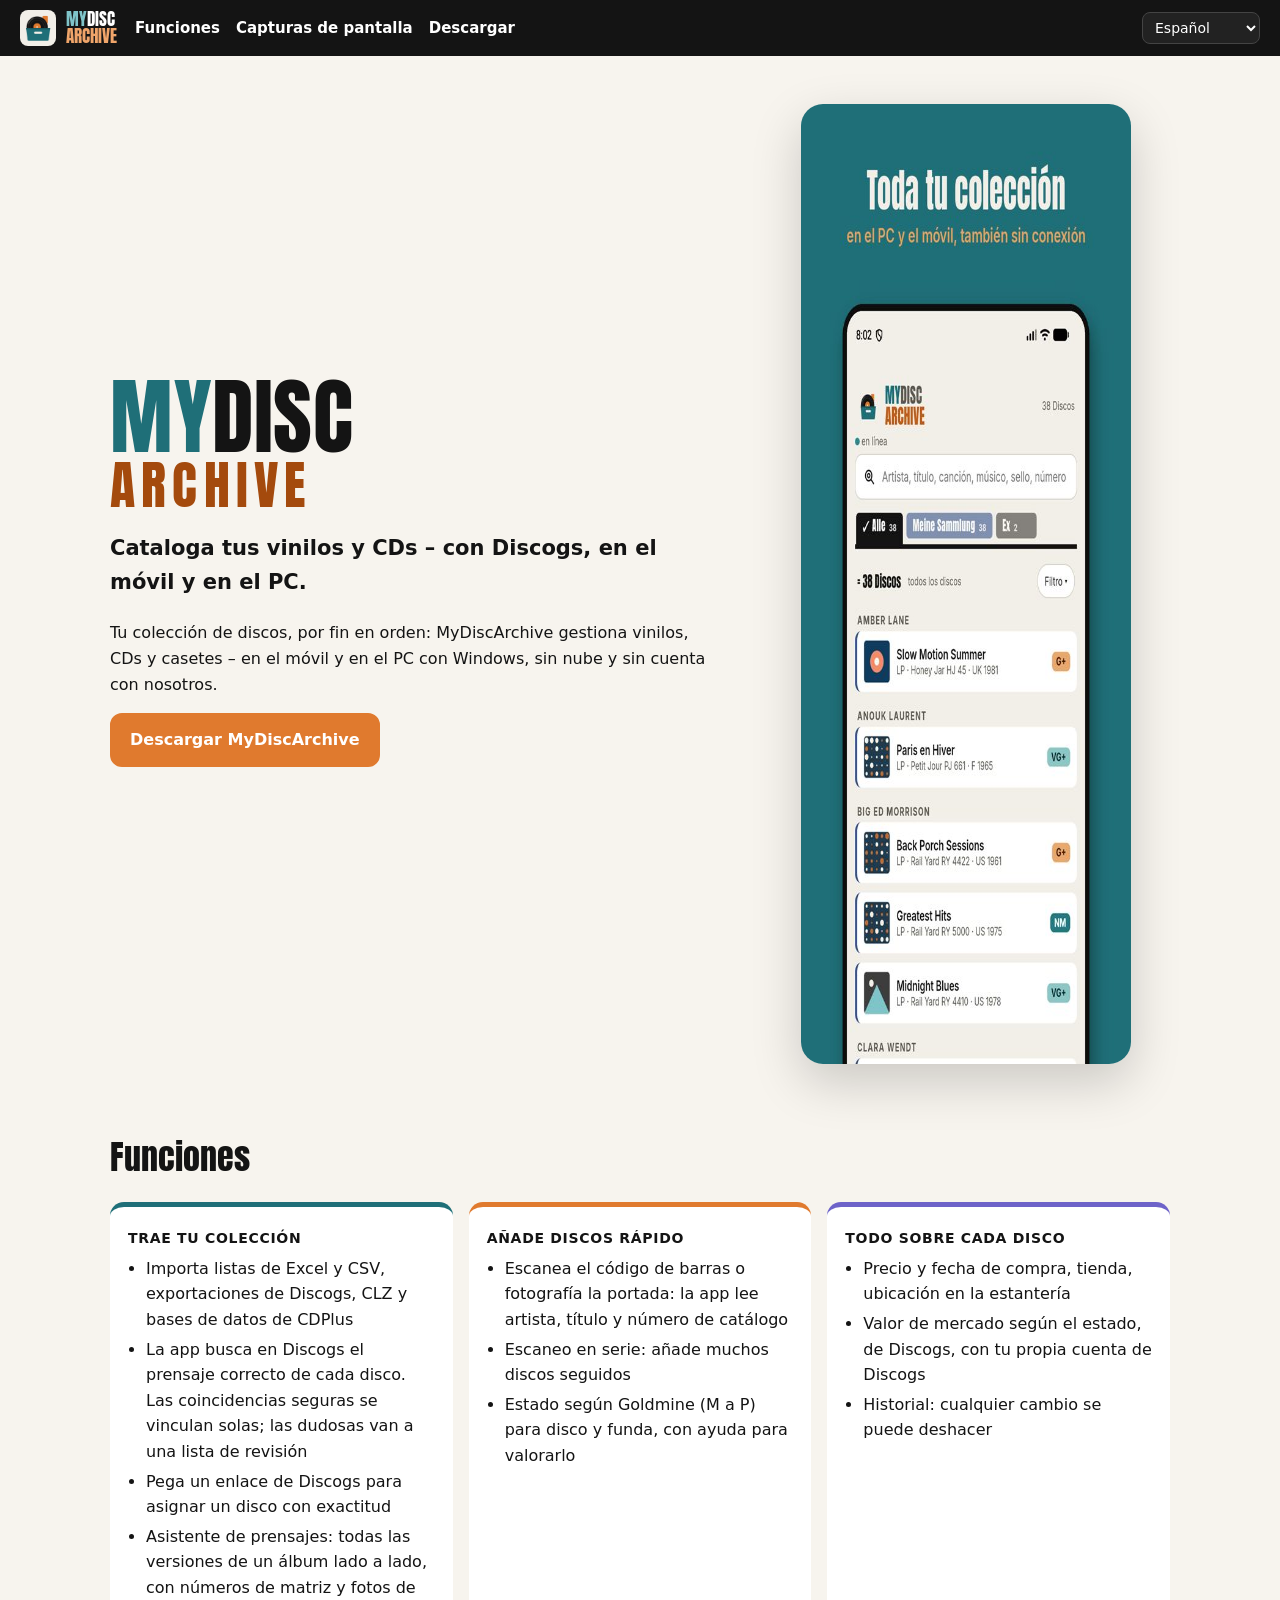
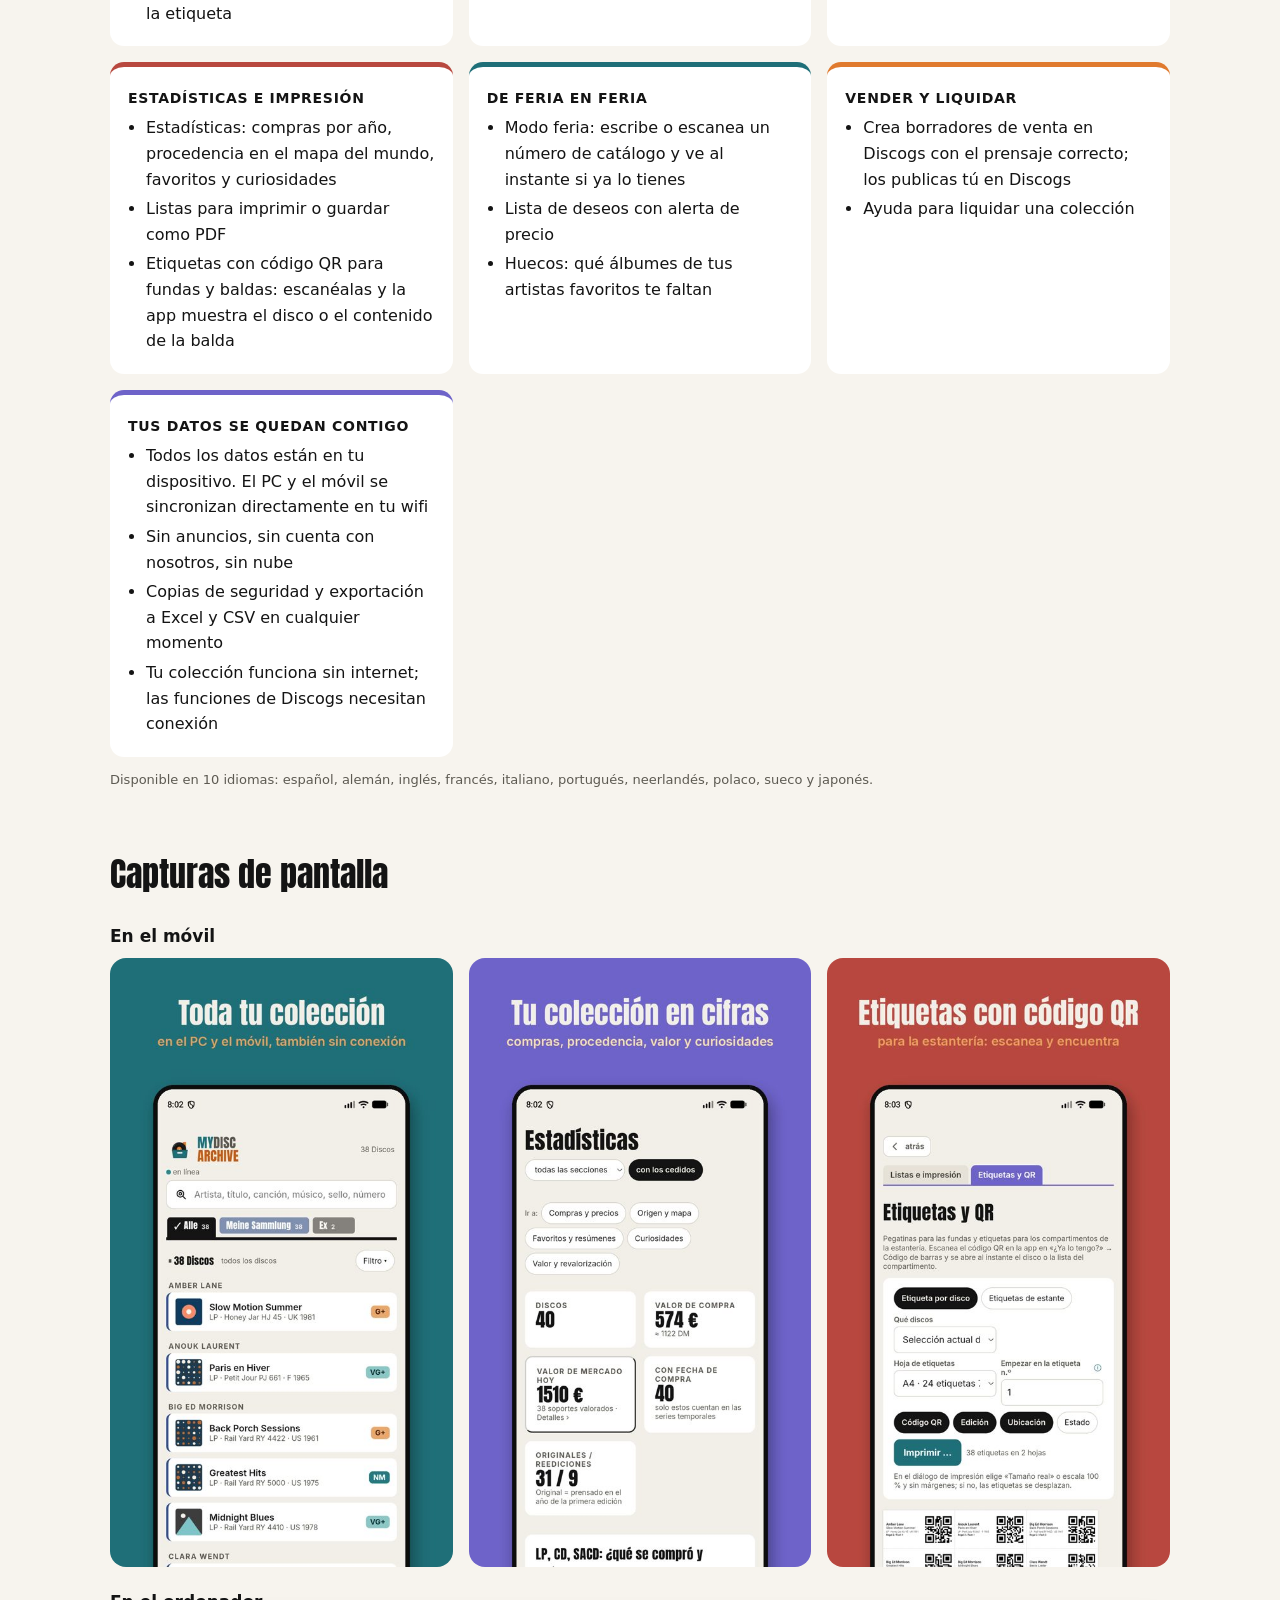
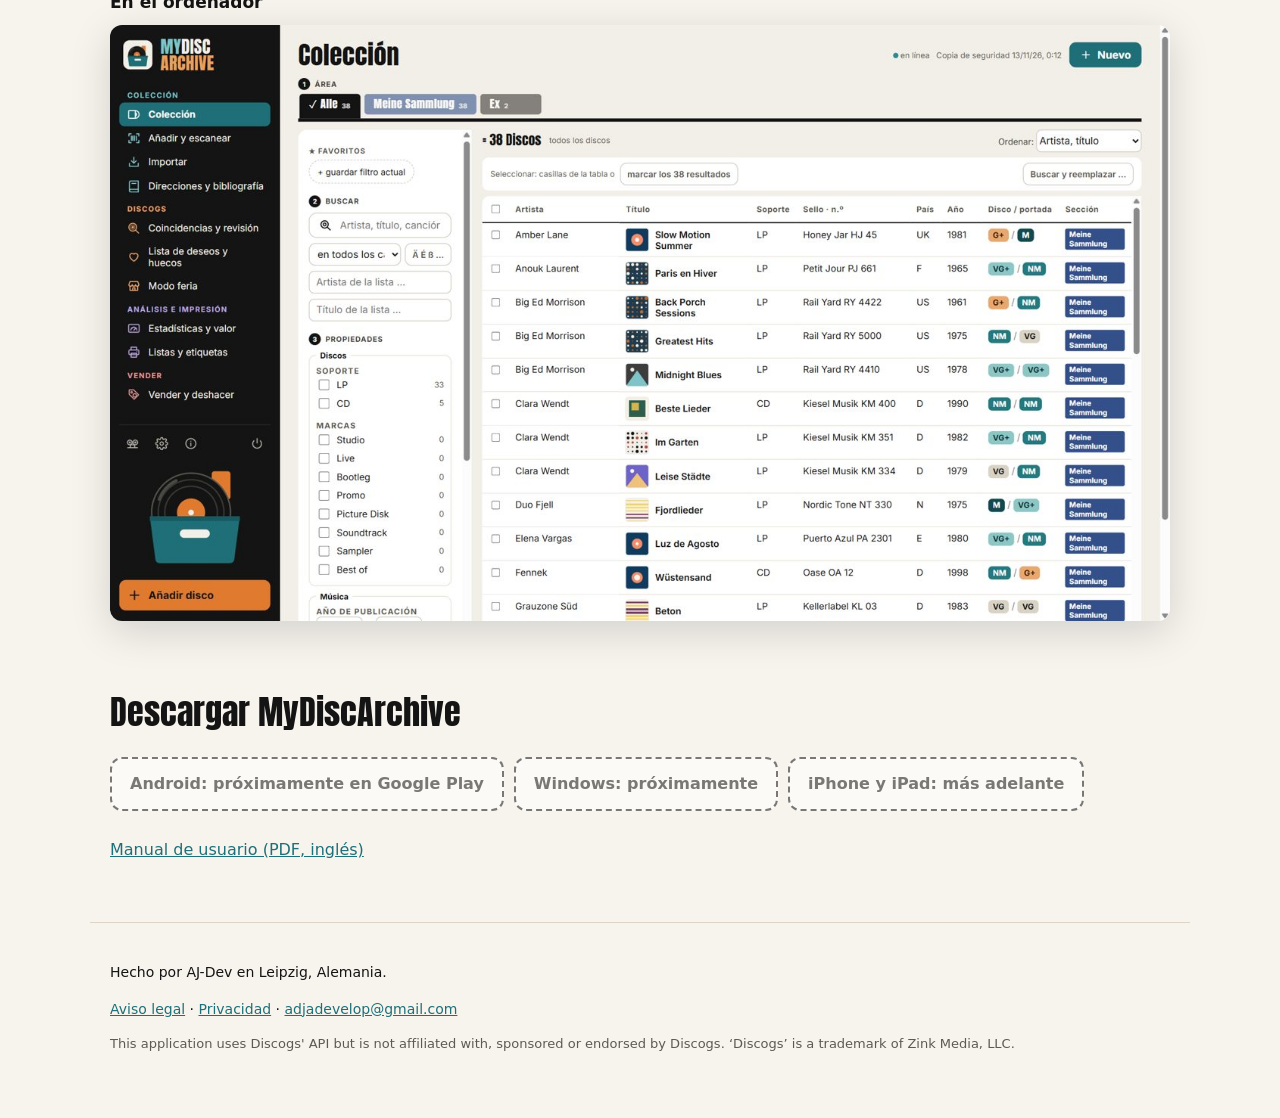
==== es/index.html @ 4b1d066c "Website MyDiscArchive: 10 Sprachen, Impressum, Datenschutz, Handbuch Co-Authored-By: Claude Opus 5.5" ====
<!doctype html>
<html lang="es"><head><meta charset="utf-8"><meta name="viewport" content="width=device-width,initial-scale=1">
<title>MyDiscArchive: Discos y CDs</title><meta name="description" content="Cataloga tus vinilos y CDs – con Discogs, en el móvil y en el PC.">
<link rel="alternate" hreflang="de" href="https://adjadevelop.github.io/mydiscarchive/de/"><link rel="alternate" hreflang="en" href="https://adjadevelop.github.io/mydiscarchive/en/"><link rel="alternate" hreflang="es" href="https://adjadevelop.github.io/mydiscarchive/es/"><link rel="alternate" hreflang="fr" href="https://adjadevelop.github.io/mydiscarchive/fr/"><link rel="alternate" hreflang="it" href="https://adjadevelop.github.io/mydiscarchive/it/"><link rel="alternate" hreflang="pt" href="https://adjadevelop.github.io/mydiscarchive/pt/"><link rel="alternate" hreflang="nl" href="https://adjadevelop.github.io/mydiscarchive/nl/"><link rel="alternate" hreflang="pl" href="https://adjadevelop.github.io/mydiscarchive/pl/"><link rel="alternate" hreflang="sv" href="https://adjadevelop.github.io/mydiscarchive/sv/"><link rel="alternate" hreflang="ja" href="https://adjadevelop.github.io/mydiscarchive/ja/"><link rel="alternate" hreflang="x-default" href="https://adjadevelop.github.io/mydiscarchive/"><link rel="icon" href="../img/icon.png"><link rel="apple-touch-icon" href="../img/apple-touch-icon.png">
<meta property="og:title" content="MyDiscArchive: Discos y CDs"><meta property="og:description" content="Cataloga tus vinilos y CDs – con Discogs, en el móvil y en el PC."><meta property="og:image" content="https://adjadevelop.github.io/mydiscarchive/img/og.jpg">
<link rel="stylesheet" href="../site.css"></head><body><header class="leiste"><a class="marke" href="../es/"><img src="../img/icon.png" alt="" width="36" height="36"><span><b class="my">MY</b>DISC<br><span class="ar">ARCHIVE</span></span></a>
<nav><a href="../es/#funktionen">Funciones</a><a href="../es/#bilder">Capturas de pantalla</a><a href="../es/#download">Descargar</a></nav>
<label class="sprache"><span class="vh">Idioma</span><select onchange="location.href=this.value" aria-label="Idioma"><option value="../de/">Deutsch</option><option value="../en/">English</option><option value="../es/" selected>Español</option><option value="../fr/">Français</option><option value="../it/">Italiano</option><option value="../pt/">Português</option><option value="../nl/">Nederlands</option><option value="../pl/">Polski</option><option value="../sv/">Svenska</option><option value="../ja/">日本語</option></select></label></header>
<main>
<section class="held"><div><h1><span class="my">MY</span>DISC<span class="ar">ARCHIVE</span></h1>
<p class="kurz">Cataloga tus vinilos y CDs – con Discogs, en el móvil y en el PC.</p><p>Tu colección de discos, por fin en orden: MyDiscArchive gestiona vinilos, CDs y casetes – en el móvil y en el PC con Windows, sin nube y sin cuenta con nosotros.</p><p><a class="knopf haupt" href="#download">Descargar MyDiscArchive</a></p></div>
<img class="handy" src="../img/es-phone-1.jpg" alt="" width="540" height="960"></section>
<section id="funktionen"><h2>Funciones</h2><div class="raster"><article><h3>TRAE TU COLECCIÓN</h3><ul><li>Importa listas de Excel y CSV, exportaciones de Discogs, CLZ y bases de datos de CDPlus</li><li>La app busca en Discogs el prensaje correcto de cada disco. Las coincidencias seguras se vinculan solas; las dudosas van a una lista de revisión</li><li>Pega un enlace de Discogs para asignar un disco con exactitud</li><li>Asistente de prensajes: todas las versiones de un álbum lado a lado, con números de matriz y fotos de la etiqueta</li></ul></article><article><h3>AÑADE DISCOS RÁPIDO</h3><ul><li>Escanea el código de barras o fotografía la portada: la app lee artista, título y número de catálogo</li><li>Escaneo en serie: añade muchos discos seguidos</li><li>Estado según Goldmine (M a P) para disco y funda, con ayuda para valorarlo</li></ul></article><article><h3>TODO SOBRE CADA DISCO</h3><ul><li>Precio y fecha de compra, tienda, ubicación en la estantería</li><li>Valor de mercado según el estado, de Discogs, con tu propia cuenta de Discogs</li><li>Historial: cualquier cambio se puede deshacer</li></ul></article><article><h3>ESTADÍSTICAS E IMPRESIÓN</h3><ul><li>Estadísticas: compras por año, procedencia en el mapa del mundo, favoritos y curiosidades</li><li>Listas para imprimir o guardar como PDF</li><li>Etiquetas con código QR para fundas y baldas: escanéalas y la app muestra el disco o el contenido de la balda</li></ul></article><article><h3>DE FERIA EN FERIA</h3><ul><li>Modo feria: escribe o escanea un número de catálogo y ve al instante si ya lo tienes</li><li>Lista de deseos con alerta de precio</li><li>Huecos: qué álbumes de tus artistas favoritos te faltan</li></ul></article><article><h3>VENDER Y LIQUIDAR</h3><ul><li>Crea borradores de venta en Discogs con el prensaje correcto; los publicas tú en Discogs</li><li>Ayuda para liquidar una colección</li></ul></article><article><h3>TUS DATOS SE QUEDAN CONTIGO</h3><ul><li>Todos los datos están en tu dispositivo. El PC y el móvil se sincronizan directamente en tu wifi</li><li>Sin anuncios, sin cuenta con nosotros, sin nube</li><li>Copias de seguridad y exportación a Excel y CSV en cualquier momento</li><li>Tu colección funciona sin internet; las funciones de Discogs necesitan conexión</li></ul></article></div><p class="klein">Disponible en 10 idiomas: español, alemán, inglés, francés, italiano, portugués, neerlandés, polaco, sueco y japonés.</p></section>
<section id="bilder"><h2>Capturas de pantalla</h2><h3>En el móvil</h3><div class="handys"><img src="../img/es-phone-1.jpg" alt="" loading="lazy" width="540" height="960"><img src="../img/es-phone-3.jpg" alt="" loading="lazy" width="540" height="960"><img src="../img/es-phone-5.jpg" alt="" loading="lazy" width="540" height="960"></div>
<h3>En el ordenador</h3><img class="pc" src="../img/es-pc-1.jpg" alt="" loading="lazy" width="1400" height="788"></section>
<section id="download"><h2>Descargar MyDiscArchive</h2><div class="knoepfe"><span class="knopf aus">Android: próximamente en Google Play</span><span class="knopf aus">Windows: próximamente</span><span class="knopf aus">iPhone y iPad: más adelante</span></div>
<p><a href="../manual-en.pdf">Manual de usuario (PDF, inglés)</a></p></section>
</main><footer><p>Hecho por AJ-Dev en Leipzig, Alemania.</p><p><a href="../impressum.html#en">Aviso legal</a> · <a href="../datenschutz.html#en">Privacidad</a> · <a href="mailto:adjadevelop@gmail.com">adjadevelop@gmail.com</a></p>
<p class="klein">This application uses Discogs' API but is not affiliated with, sponsored or endorsed by Discogs. ‘Discogs’ is a trademark of Zink Media, LLC.</p></footer></body></html>
---- site.css ----
@font-face{font-family:Anton;src:url(fonts/anton.woff2) format("woff2");font-display:swap}
*{box-sizing:border-box}
body{margin:0;font:16px/1.6 system-ui,-apple-system,"Segoe UI",Roboto,"Noto Sans JP",sans-serif;color:#141414;background:#F7F4EE}
a{color:#1F6F78}
.leiste{position:sticky;top:0;z-index:5;display:flex;align-items:center;gap:18px;padding:10px 20px;background:#141414;color:#fff;flex-wrap:wrap}
.leiste nav{display:flex;gap:16px;flex:1}.leiste nav a{color:#fff;text-decoration:none;font-weight:600;font-size:15px}
.marke{display:flex;gap:10px;align-items:center;color:#fff;text-decoration:none;font-family:Anton,Impact,sans-serif;line-height:1;font-size:17px}
.marke img{border-radius:8px}.marke .my{color:#7FC4C9;font-weight:400}.marke .ar{color:#F0A56A}
.sprache select{background:#222;color:#fff;border:1px solid #444;border-radius:8px;padding:6px 8px;font:inherit;font-size:14px}
.vh{position:absolute;left:-9999px}
main{max-width:1100px;margin:0 auto;padding:0 20px}
h1{font-family:Anton,Impact,sans-serif;font-weight:400;font-size:clamp(44px,8vw,84px);line-height:1;margin:0 0 14px;letter-spacing:.01em}
h1 .my{color:#1F6F78}h1 .ar{display:block;color:#A44A0D;font-size:.62em;letter-spacing:.12em}
h2{font-family:Anton,Impact,sans-serif;font-weight:400;font-size:34px;margin:56px 0 18px}
h3{font-size:17px;margin:22px 0 8px}
.held{display:grid;grid-template-columns:1.2fr .8fr;gap:40px;align-items:center;padding:48px 0 10px}
.held .kurz{font-size:21px;font-weight:600}
.handy{width:100%;max-width:330px;justify-self:center;border-radius:22px;box-shadow:0 18px 50px rgba(0,0,0,.18)}
.knopf{display:inline-block;padding:12px 18px;border-radius:12px;background:#fff;border:2px solid #141414;color:#141414;font-weight:700;text-decoration:none;margin:0 10px 10px 0}
.knopf.haupt{background:#E07A2E;border-color:#E07A2E;color:#fff}
.knopf.aus{opacity:.55;border-style:dashed}
.raster{display:grid;grid-template-columns:repeat(auto-fill,minmax(300px,1fr));gap:16px}
article{background:#fff;border-radius:14px;padding:16px 18px;border-top:5px solid #1F6F78}
article:nth-child(4n+2){border-top-color:#E07A2E}article:nth-child(4n+3){border-top-color:#6E63C9}article:nth-child(4n+4){border-top-color:#B8483F}
article h3{margin:4px 0 6px;font-size:14px;letter-spacing:.05em}article ul{margin:0;padding-left:18px}article li{margin:4px 0}
.handys{display:grid;grid-template-columns:repeat(3,1fr);gap:16px}.handys img{width:100%;height:auto;border-radius:16px}
.pc{width:100%;height:auto;border-radius:12px;box-shadow:0 10px 40px rgba(0,0,0,.15)}
.klein{font-size:13px;color:#5d5a52}
footer{max-width:1100px;margin:60px auto 0;padding:24px 20px 50px;border-top:1px solid #ddd6c8;font-size:14px}
.wahl{text-align:center;padding:60px 20px}.sprachen{list-style:none;padding:0;display:flex;flex-wrap:wrap;gap:10px;justify-content:center}
.sprachen a{display:block;padding:10px 16px;background:#fff;border-radius:10px;text-decoration:none;font-weight:600}
.recht{max-width:820px}.recht h1{font-size:40px;margin-top:30px}.recht h2{font-size:22px;margin:24px 0 6px}
.recht section+section{margin-top:60px;border-top:2px solid #ddd6c8;padding-top:20px}
@media(max-width:760px){.held{grid-template-columns:1fr}.handys{grid-template-columns:1fr 1fr}.leiste nav{order:3;flex-basis:100%}}
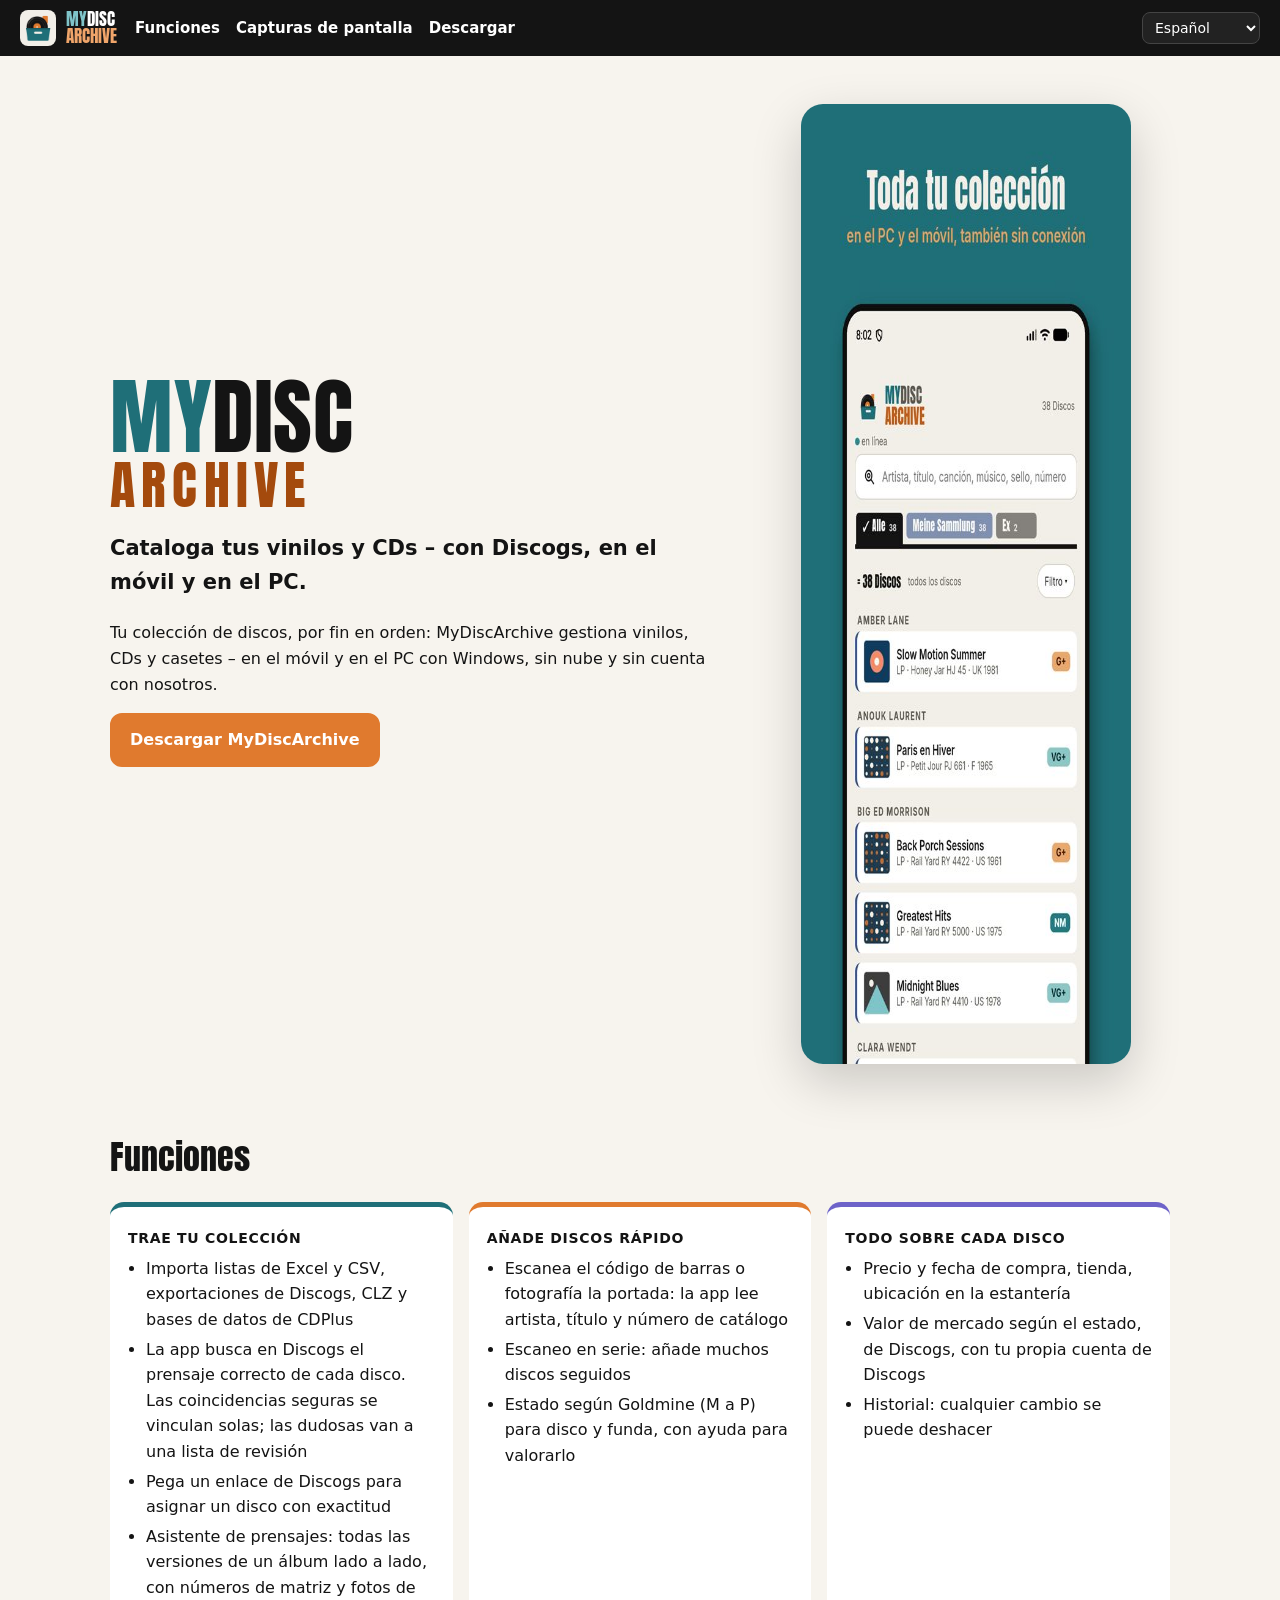
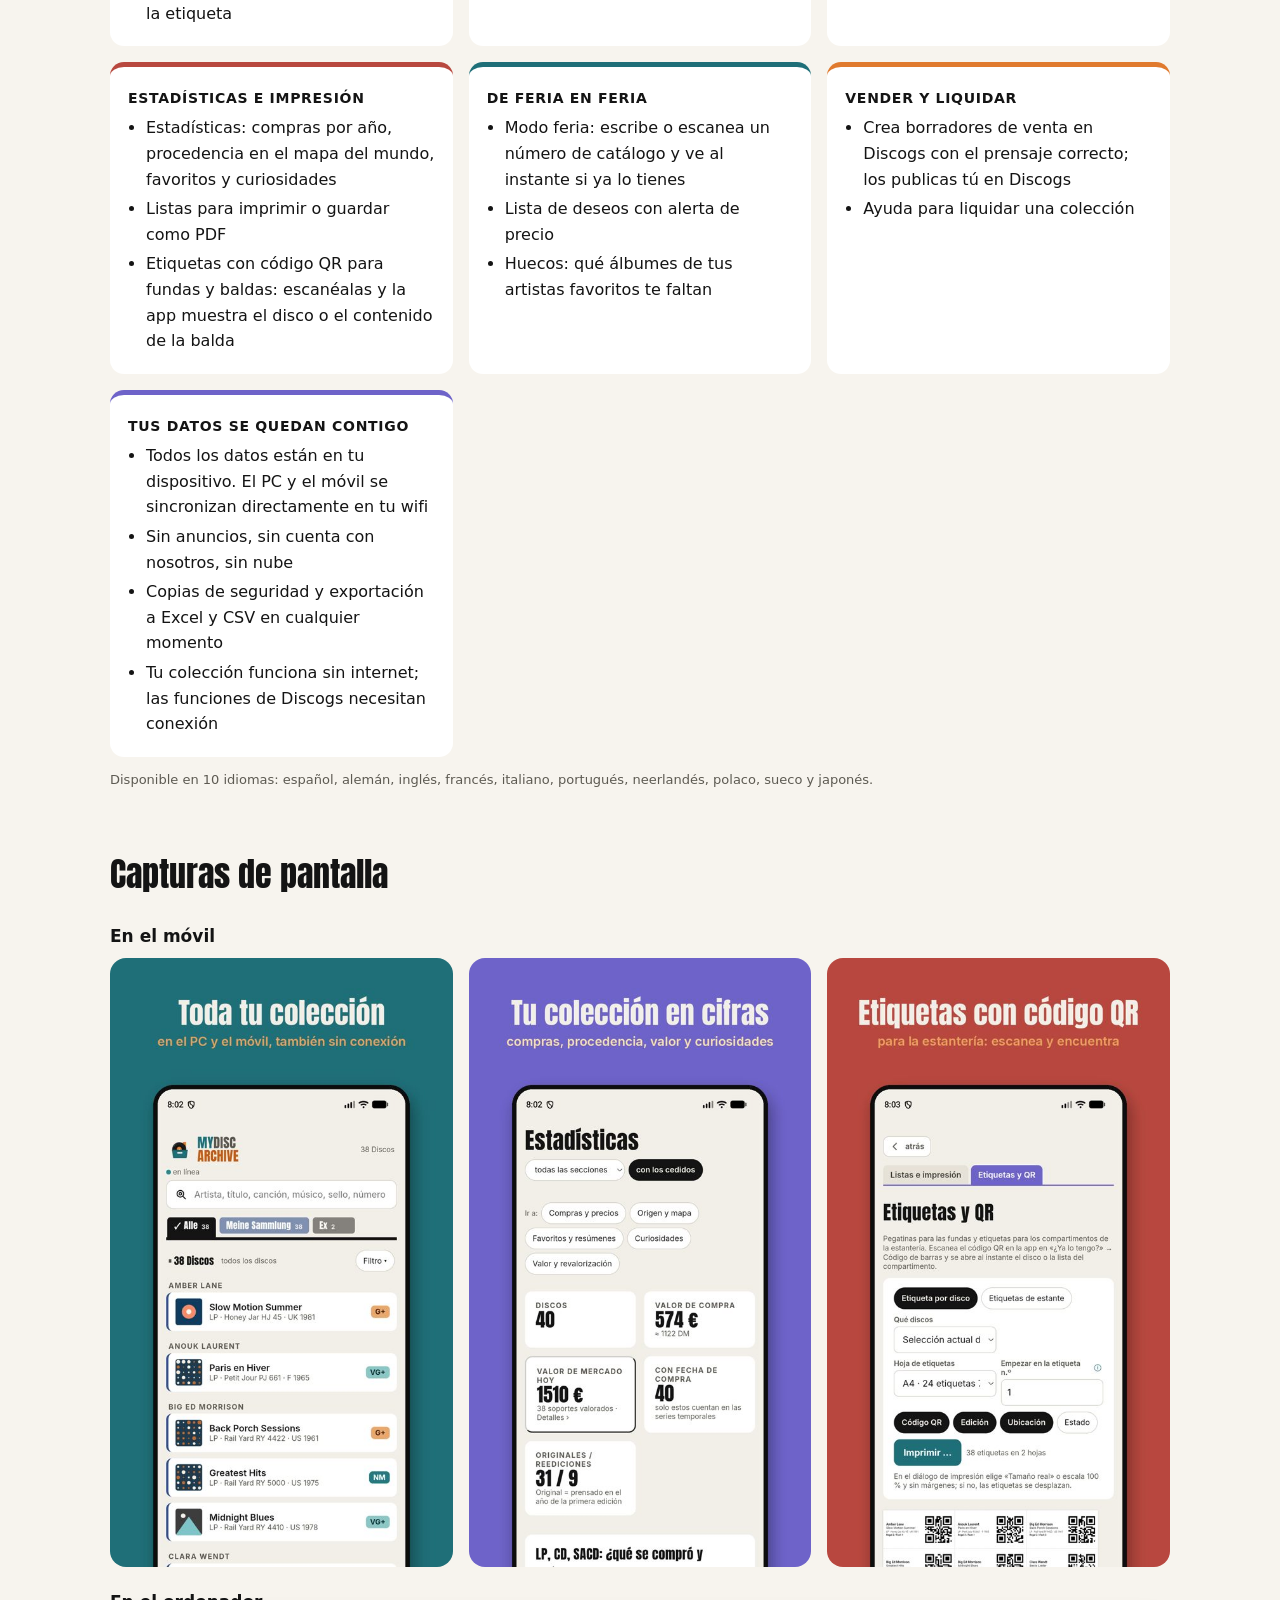
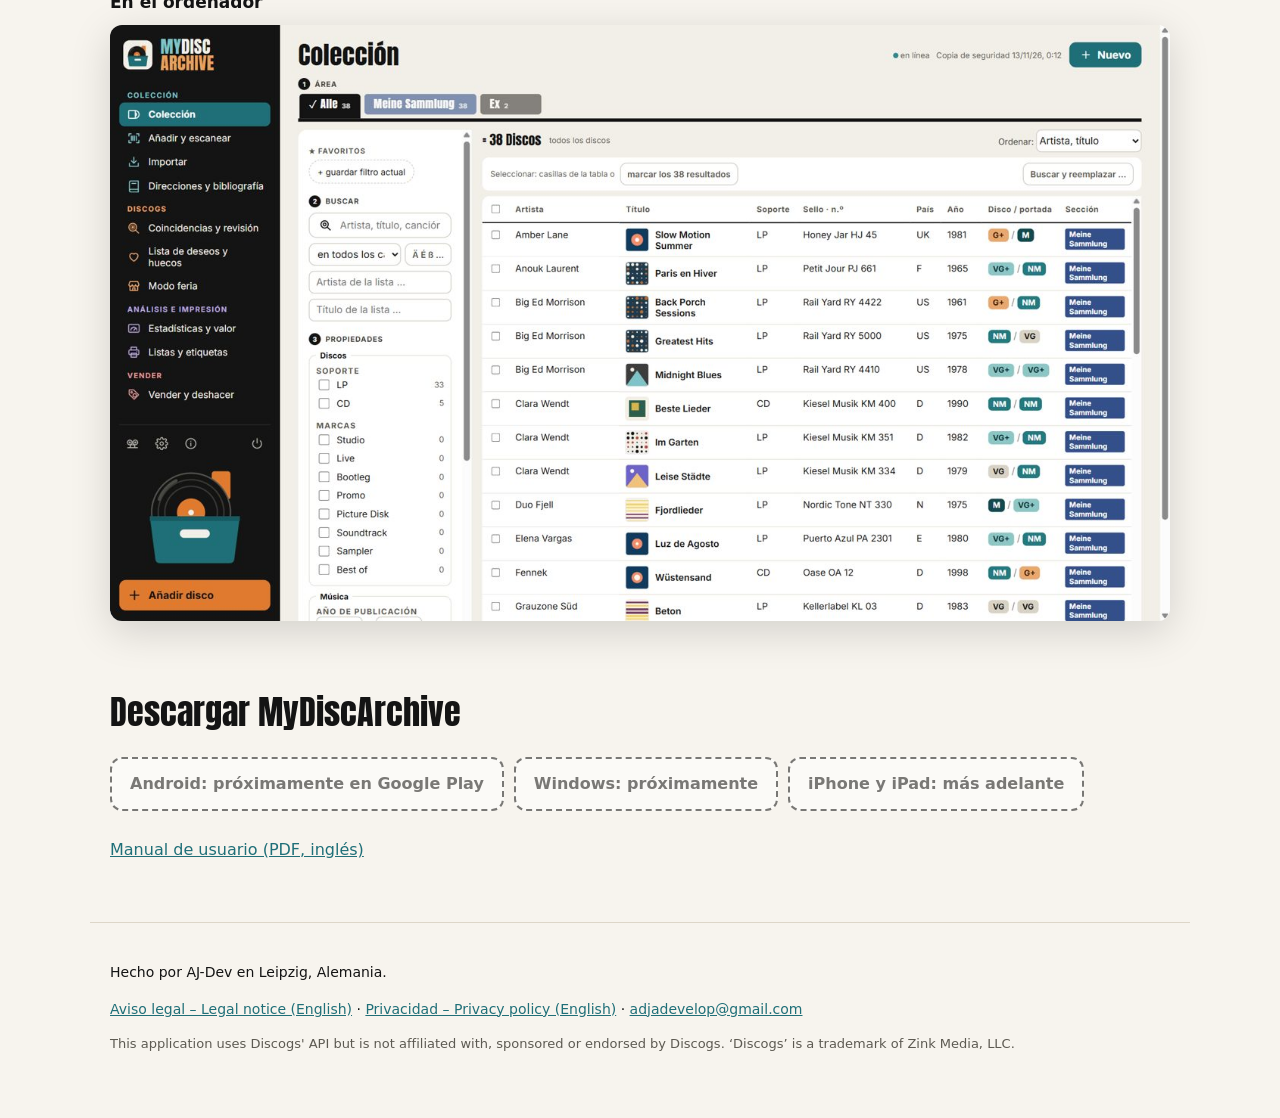
==== commit 8b08c48b: "Datenschutz nach Rechtsprüfung: DPF-Hinweise, keine Käufe, Sprach-Weiterleitung Co-Authored-By: Clau" ====
--- a/es/index.html
+++ b/es/index.html
@@ -15,5 +15,5 @@
 <h3>En el ordenador</h3><img class="pc" src="../img/es-pc-1.jpg" alt="" loading="lazy" width="1400" height="788"></section>
 <section id="download"><h2>Descargar MyDiscArchive</h2><div class="knoepfe"><span class="knopf aus">Android: próximamente en Google Play</span><span class="knopf aus">Windows: próximamente</span><span class="knopf aus">iPhone y iPad: más adelante</span></div>
 <p><a href="../manual-en.pdf">Manual de usuario (PDF, inglés)</a></p></section>
-</main><footer><p>Hecho por AJ-Dev en Leipzig, Alemania.</p><p><a href="../impressum.html#en">Aviso legal</a> · <a href="../datenschutz.html#en">Privacidad</a> · <a href="mailto:adjadevelop@gmail.com">adjadevelop@gmail.com</a></p>
+</main><footer><p>Hecho por AJ-Dev en Leipzig, Alemania.</p><p><a href="../impressum.html#en">Aviso legal – Legal notice (English)</a> · <a href="../datenschutz.html#en">Privacidad – Privacy policy (English)</a> · <a href="mailto:adjadevelop@gmail.com">adjadevelop@gmail.com</a></p>
 <p class="klein">This application uses Discogs' API but is not affiliated with, sponsored or endorsed by Discogs. ‘Discogs’ is a trademark of Zink Media, LLC.</p></footer></body></html>
